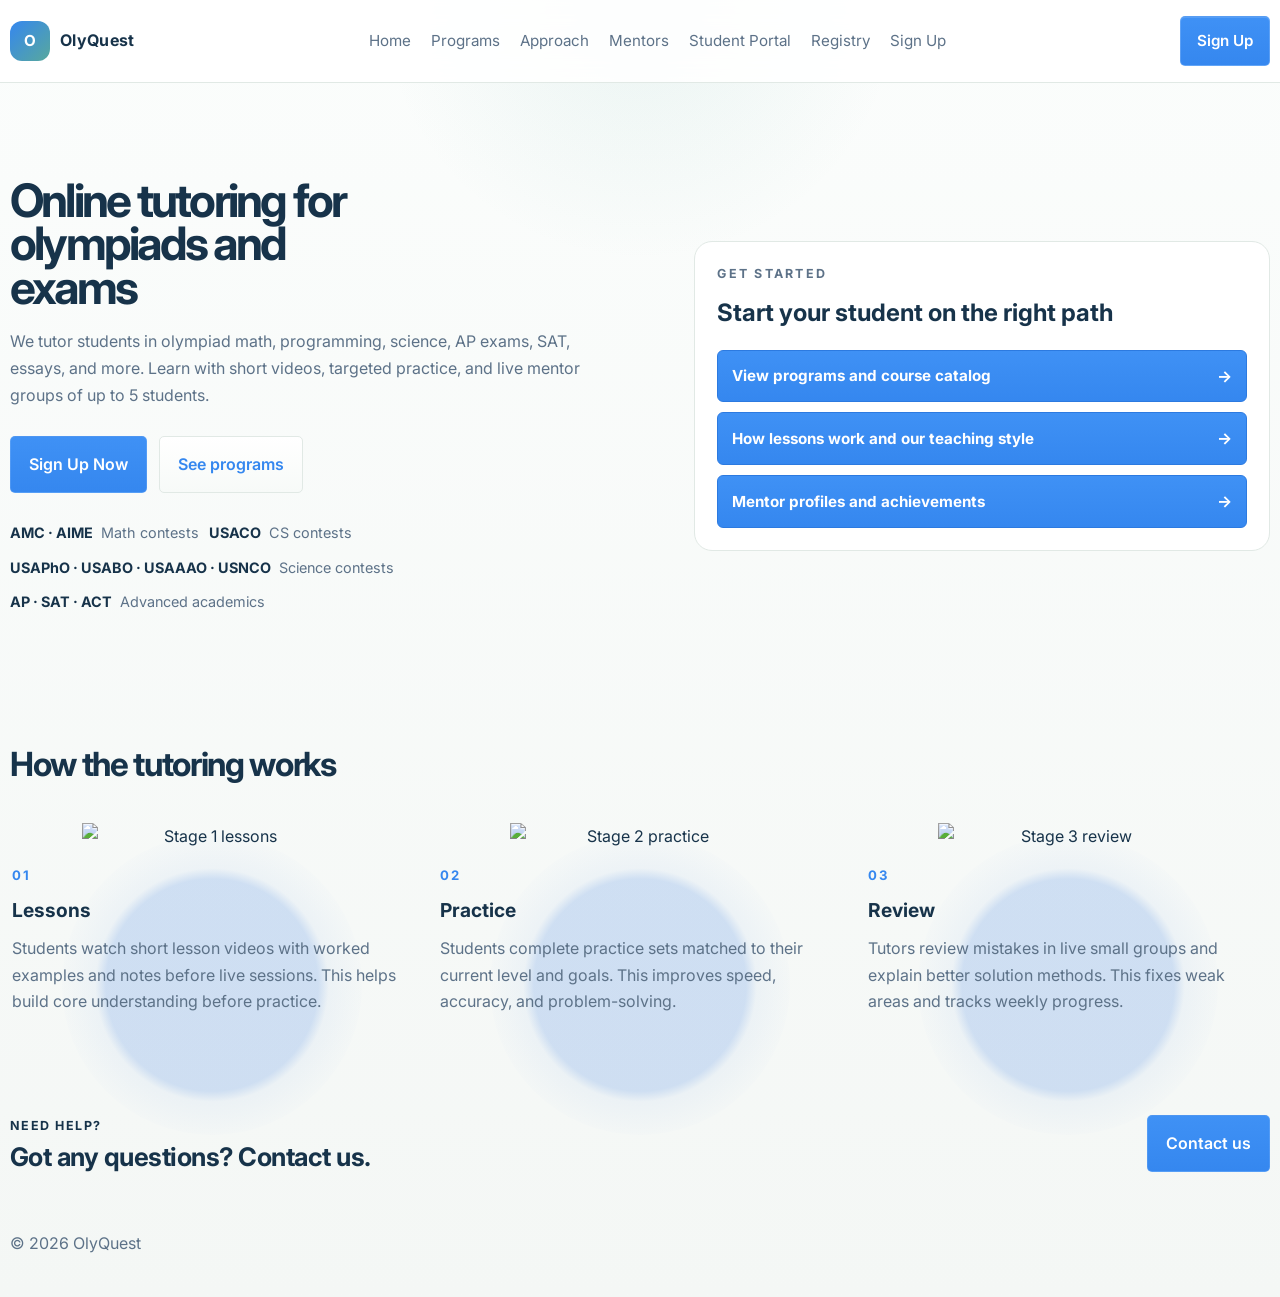
==== index.html @ 373a729e "Use Vercel Blob public URLs for images" ====
<!DOCTYPE html>
<html lang="en">
  <head>
    <meta charset="UTF-8" />
    <meta name="viewport" content="width=device-width, initial-scale=1.0" />
    <title>OlyQuest — Online Olympiad and Exam Tutoring</title>
    <link rel="icon" type="image/png" href="https://zkx2z9y9avq79hhx.public.blob.vercel-storage.com/pictures/stag.png" />
    <link rel="preconnect" href="https://fonts.googleapis.com" />
    <link rel="preconnect" href="https://fonts.gstatic.com" crossorigin />
    <link href="https://fonts.googleapis.com/css2?family=Inter:wght@400;500;600;700;800&display=swap" rel="stylesheet" />
    <link rel="stylesheet" href="styles.css" />
  </head>
  <body>
    <header class="site-header">
      <div class="container nav-wrap">
        <a href="index.html" class="brand">
          <span class="brand-mark">O</span>
          <span>OlyQuest</span>
        </a>
        <nav>
          <a href="index.html">Home</a>
          <a href="programs.html">Programs</a>
          <a href="approach.html">Approach</a>
          <a href="mentors.html">Mentors</a>
          <a href="portal.html">Student Portal</a>
          <a href="registry.html">Registry</a>
          <a href="signup.html">Sign Up</a>
        </nav>
        <a class="nav-button" href="signup.html">Sign Up</a>
      </div>
    </header>

    <main>
      <section class="hero">
        <div class="container hero-shell">
          <div class="hero-content">
            <h1>Online tutoring for olympiads and exams</h1>
            <p class="hero-text">
              We tutor students in olympiad math, programming, science, AP exams, SAT, essays, and more. Learn with short videos, targeted practice, and live mentor groups of up to 5 students.
            </p>
            <div class="hero-actions">
              <a class="button primary" href="signup.html">Sign Up Now</a>
              <a class="button secondary" href="programs.html">See programs</a>
            </div>
            <div class="hero-meta">
              <div><strong>AMC · AIME</strong><span>Math contests</span></div>
              <div><strong>USACO</strong><span>CS contests</span></div>
              <div><strong>USAPhO · USABO · USAAAO · USNCO</strong><span>Science contests</span></div>
              <div><strong>AP · SAT · ACT</strong><span>Advanced academics</span></div>
            </div>
          </div>

          <div class="hero-panel">
            <div class="panel-card panel-card-main panel-card-start">
              <div class="panel-start-head">
                <p class="eyebrow small">Get Started</p>
                <h2>Start your student on the right path</h2>
              </div>
              <div class="panel-start-links">
                <a href="programs.html">
                  <strong>View programs and course catalog</strong>
                </a>
                <a href="approach.html">
                  <strong>How lessons work and our teaching style</strong>
                </a>
                <a href="mentors.html">
                  <strong>Mentor profiles and achievements</strong>
                </a>
              </div>
            </div>
          </div>
        </div>
      </section>

      <section class="model-section">
        <div class="container">
          <div class="section-heading narrow">
            <h2>How the tutoring works</h2>
          </div>
          <div class="model-diagram">
            <figure class="model-node" style="--stage-1-offset: -50px">
              <img src="https://zkx2z9y9avq79hhx.public.blob.vercel-storage.com/pictures/stage_1.png" alt="Stage 1 lessons" />
              <figcaption>
                <span>01</span>
                <h3>Lessons</h3>
                <p>Students watch short lesson videos with worked examples and notes before live sessions. This helps build core understanding before practice.</p>
              </figcaption>
            </figure>
            <figure class="model-node" style="--stage-2-offset: 0px">
              <img src="https://zkx2z9y9avq79hhx.public.blob.vercel-storage.com/pictures/stage_2.png" alt="Stage 2 practice" />
              <figcaption>
                <span>02</span>
                <h3>Practice</h3>
                <p>Students complete practice sets matched to their current level and goals. This improves speed, accuracy, and problem-solving.</p>
              </figcaption>
            </figure>
            <figure class="model-node" style="--stage-3-offset: 50px">
              <img src="https://zkx2z9y9avq79hhx.public.blob.vercel-storage.com/pictures/stage_3.png" alt="Stage 3 review" />
              <figcaption>
                <span>03</span>
                <h3>Review</h3>
                <p>Tutors review mistakes in live small groups and explain better solution methods. This fixes weak areas and tracks weekly progress.</p>
              </figcaption>
            </figure>
          </div>
        </div>
      </section>

      <section class="cta-section" id="contact">
        <div class="container cta-box">
          <div>
            <p class="eyebrow">NEED HELP?</p>
            <h2>Got any questions? Contact us.</h2>
          </div>
          <a class="button secondary" href="mailto:hello@olyquest.org">Contact us</a>
        </div>
      </section>
    </main>

    <footer class="site-footer">
      <div class="container footer-wrap">
        <p>© 2026 OlyQuest</p>
      </div>
    </footer>
  </body>
</html>
---- styles.css ----
:root {
  --bg: #f4f7f5;
  --surface: #ffffff;
  --surface-alt: #f7faf8;
  --surface-accent: #eef7f5;
  --surface-soft: #f5f7ef;
  --text: #17334a;
  --muted: #5d7288;
  --primary: #3587ef;
  --primary-dark: #3587ef;
  --button-blue-start: #3f91f5;
  --button-blue-end: #3587ef;
  --button-blue-hover-start: #3789ee;
  --button-blue-hover-end: #2f7fe6;
  --accent: #58a89d;
  --accent-2: #7ea9c8;
  --border: #e1e9e5;
  --shadow: 0 22px 50px rgba(23, 51, 74, 0.08);
  --radius: 18px;
  --max-width: 1260px;
}

* {
  box-sizing: border-box;
  margin: 0;
  padding: 0;
}

html {
  scroll-behavior: smooth;
}

body {
  font-family: 'Inter', sans-serif;
  color: var(--text);
  background:
    radial-gradient(circle at top, rgba(88, 168, 157, 0.1), transparent 18%),
    linear-gradient(180deg, #fbfdfc 0%, var(--bg) 100%);
  line-height: 1.68;
  -webkit-font-smoothing: antialiased;
  text-rendering: optimizeLegibility;
}

img {
  max-width: 100%;
  display: block;
}

a {
  color: inherit;
  text-decoration: none;
}

button,
a {
  -webkit-tap-highlight-color: transparent;
}

.container {
  width: min(var(--max-width), calc(100% - 16px));
  margin: 0 auto;
}

section {
  position: relative;
}

.site-header {
  position: sticky;
  top: 0;
  z-index: 50;
  background: rgba(255, 255, 255, 0.88);
  backdrop-filter: blur(12px);
  border-bottom: 1px solid var(--border);
}

.nav-wrap {
  display: flex;
  align-items: center;
  justify-content: space-between;
  padding: 16px 0;
  gap: 16px;
}

.brand {
  display: flex;
  align-items: center;
  gap: 10px;
  font-weight: 700;
  letter-spacing: 0.02em;
}

.brand-mark {
  display: inline-grid;
  place-items: center;
  width: 40px;
  height: 40px;
  background: linear-gradient(135deg, var(--primary), var(--accent));
  color: #fff;
  border-radius: 12px;
  font-size: 0.95rem;
}

nav {
  display: flex;
  align-items: center;
  gap: 20px;
}

nav a {
  color: var(--muted);
  font-size: 0.95rem;
}

.nav-button,
.button {
  display: inline-flex;
  align-items: center;
  justify-content: center;
  border-radius: 5px;
  font-weight: 600;
  transition: transform 0.18s ease, box-shadow 0.18s ease, background 0.18s ease;
}

.nav-button {
  background: linear-gradient(180deg, var(--button-blue-start) 0%, var(--button-blue-end) 100%);
  color: #fff;
  padding: 11px 16px;
  font-size: 0.95rem;
  border: 1px solid rgba(255, 255, 255, 0.18);
  box-shadow: inset 0 1px 0 rgba(255, 255, 255, 0.12);
}

.nav-button:hover,
.button:hover {
  transform: translateY(-1px);
}

.hero {
  padding: 96px 0 68px;
}

.hero-shell {
  display: grid;
  grid-template-columns: 1.05fr 0.95fr;
  gap: 48px;
  align-items: center;
}

.hero-content h1 {
  font-size: clamp(2.8rem, 3.6vw, 4.1rem);
  line-height: 0.95;
  letter-spacing: -0.06em;
  margin-bottom: 18px;
  max-width: 13ch;
}

.eyebrow {
  color: var(--primary);
  font-size: 0.78rem;
  font-weight: 700;
  letter-spacing: 0.18em;
  text-transform: uppercase;
  margin-bottom: 12px;
}

.eyebrow.small {
  margin-bottom: 8px;
}

.hero-text {
  color: var(--muted);
  font-size: 1rem;
  max-width: 58ch;
}

.hero-actions {
  display: flex;
  gap: 12px;
  margin: 28px 0;
}

.button {
  padding: 14px 18px;
}

.button.primary {
  background: linear-gradient(180deg, var(--button-blue-start) 0%, var(--button-blue-end) 100%);
  color: #fff;
  border: 1px solid rgba(255, 255, 255, 0.12);
}

.button.secondary {
  background: linear-gradient(180deg, #ffffff, var(--surface-alt));
  color: var(--primary);
  border: 1px solid var(--border);
}

.hero-meta {
  display: flex;
  gap: 10px;
  flex-wrap: wrap;
}

.hero-meta div {
  display: flex;
  align-items: center;
  gap: 8px;
  color: var(--muted);
  font-size: 0.9rem;
}

.hero-meta strong {
  color: var(--text);
  font-weight: 700;
}

.hero-panel {
  display: grid;
  gap: 14px;
}

.panel-card {
  background: var(--surface);
  border: 1px solid var(--border);
  border-radius: var(--radius);
  box-shadow: none;
}

.panel-card-main {
  padding: 22px;
}

.panel-card-start {
  position: relative;
  overflow: hidden;
  background: var(--surface);
}

.panel-start-head,
.panel-start-links {
  position: relative;
  z-index: 1;
}

.panel-start-head h3 {
  font-size: 1.45rem;
  letter-spacing: -0.03em;
  margin-bottom: 8px;
}

.panel-start-head p {
  color: var(--muted);
}

.panel-start-links {
  display: grid;
  gap: 10px;
  margin-top: 16px;
}

.panel-start-links a {
  display: flex;
  justify-content: space-between;
  align-items: center;
  gap: 14px;
  padding: 12px 14px;
  border: 1px solid #2c7ae0;
  border-radius: 6px;
  background: linear-gradient(180deg, var(--button-blue-start) 0%, var(--button-blue-end) 100%);
  transition: transform 0.16s ease, background 0.16s ease;
}

.panel-start-links a span {
  color: #ffffff;
  font-size: 0.82rem;
  font-weight: 700;
  letter-spacing: 0.12em;
  text-transform: uppercase;
}

.panel-start-links a strong {
  color: #ffffff;
  font-size: 0.95rem;
  white-space: nowrap;
}

.panel-start-links a::after {
  content: '→';
  color: #ffffff;
  font-weight: 700;
}

.panel-start-links a:hover {
  transform: translateY(-1px);
  background: linear-gradient(180deg, var(--button-blue-hover-start) 0%, var(--button-blue-hover-end) 100%);
}

.panel-header {
  display: flex;
  justify-content: space-between;
  align-items: center;
  color: var(--muted);
  font-size: 0.92rem;
  margin-bottom: 18px;
}

.panel-header strong {
  color: var(--text);
  font-size: 0.95rem;
}

.panel-metrics {
  display: grid;
  grid-template-columns: 1fr 1fr;
  gap: 12px;
  margin-bottom: 16px;
}

.panel-metrics div {
  background: var(--surface-alt);
  border-radius: 14px;
  padding: 16px;
}

.panel-metrics p {
  color: var(--muted);
  font-size: 0.9rem;
}

.panel-metrics h2 {
  font-size: 2rem;
  letter-spacing: -0.04em;
  margin-top: 4px;
}

.panel-stack {
  display: grid;
  gap: 10px;
}

.panel-stack div {
  display: flex;
  justify-content: space-between;
  gap: 10px;
  background: var(--surface-alt);
  border-radius: 12px;
  padding: 12px 14px;
}

.panel-card-mini {
  padding: 16px 18px;
  background: transparent;
  border-color: transparent;
}

.info-strip {
  padding: 0 0 56px;
}

.info-grid {
  display: grid;
  grid-template-columns: repeat(3, 1fr);
  gap: 18px;
}

.info-card {
  background: var(--surface);
  border: 1px solid var(--border);
  border-radius: var(--radius);
  padding: 22px;
  box-shadow: none;
}

.info-card h3 {
  font-size: 1.2rem;
  margin-bottom: 8px;
}

.info-card p {
  color: var(--muted);
}

.model-diagram {
  display: grid;
  grid-template-columns: repeat(3, minmax(0, 1fr));
  gap: 24px;
  align-items: start;
  justify-content: center;
}

.model-node {
  background: transparent;
  border: none;
  border-radius: 0;
  padding: 0;
  box-shadow: none;
  text-align: center;
  width: 100%;
  max-width: 420px;
  display: flex;
  flex-direction: column;
  align-items: center;
  position: relative;
  isolation: isolate;
}

.model-node::before {
  content: '';
  position: absolute;
  top: 12px;
  left: 50%;
  width: 300px;
  height: 300px;
  border-radius: 50%;
  transform: translateX(-50%);
  background: radial-gradient(circle, rgba(0, 88, 219, 0.16) 50%, rgba(0, 88, 219, 0.04) 55%, rgba(0, 88, 219, 0) 75%);
  z-index: 0;
  pointer-events: none;
}

.model-node img {
  width: min(100%, 260px);
  max-width: 260px;
  height: auto;
  display: block;
  margin: 0 auto 12px;
  position: relative;
  z-index: 1;
}

.model-diagram .model-node:first-of-type,
.model-diagram .model-node:last-of-type {
  transform: none;
}

.model-node span {
  color: var(--primary);
  font-size: 0.82rem;
  font-weight: 700;
  letter-spacing: 0.18em;
  text-transform: uppercase;
  display: inline-block;
  margin-bottom: 8px;
}

.model-node h3 {
  font-size: 1.2rem;
  margin: 0 0 8px;
}

.model-node p {
  color: var(--muted);
  margin: 0;
}

.model-node figcaption {
  width: min(100%, 400px);
  margin: 0 auto;
  text-align: left;
  position: relative;
  z-index: 1;
}

.model-arrow {
  display: flex;
  align-items: center;
  justify-content: center;
  color: var(--primary-dark);
  font-size: 2.4rem;
  font-weight: 800;
  width: 36px;
  height: 36px;
  /* default offset to align arrows with caption centers; can be overridden per-arrow */
  transform: translateY(var(--arrow-offset, 36px));
  transition: transform 120ms ease, color 120ms ease;
}

.value-grid {
  display: grid;
  grid-template-columns: repeat(3, 1fr);
  gap: 18px;
}

.value-grid-simple {
  gap: 12px;
}

.value-grid-simple div {
  padding: 12px 0;
}

.value-grid-simple h3 {
  font-size: 1rem;
  margin-top: 4px;
}

.value-card {
  background: transparent;
  border: 0;
  border-radius: 0;
  padding: 0;
  box-shadow: none;
}

.model-section,
.value-section,
.page-section {
  padding: 64px 0;
}

.page-section.alt,
.value-section {
  background: var(--surface-alt);
}

.section-heading {
  margin-bottom: 22px;
}

.section-heading.narrow {
  max-width: 1000px;
  margin-bottom: 40px;
}

.section-heading h2,
.cta-box h2 {
  font-size: clamp(1.9rem, 2.6vw, 3rem);
  letter-spacing: -0.04em;
  line-height: 1.1;
}

.page-text {
  color: var(--muted);
  font-size: 1rem;
  max-width: 56ch;
  margin-bottom: 22px;
}

.program-grid,
.pillars-grid,
.team-grid {
  display: grid;
  grid-template-columns: repeat(3, 1fr);
  gap: 22px;
}

.program-grid-wider {
  grid-template-columns: repeat(3, minmax(0, 1fr));
  width: calc(100% + 48px);
  max-width: none;
  gap: 24px;
  margin: 0 -24px;
}

.program-grid-wider .program-card {
  padding: 18px;
}

.program-grid-wider .program-card h3 {
  font-size: 1rem;
}

.program-grid-wider .program-card li {
  font-size: 0.94rem;
  line-height: 1.52;
}

.program-card,
.pillar-card,
.team-card,
.process-card,
.mentor-card {
  background: var(--surface);
  border: 1px solid var(--border);
  border-radius: var(--radius);
  padding: 22px;
  box-shadow: none;
}

.pillars-grid h3,
.program-card h3,
.team-card h3,
.process-card h4,
.mentor-card h3 {
  font-size: 1.06rem;
  margin-bottom: 8px;
}

.program-card p,
.pillar-card p,
.team-card p,
.process-card p,
.mentor-card p,
.page-intro p,
.page-text,
.cta-box p,
.footer-wrap p,
.process-list li,
.program-card li,
.summary-list li {
  color: var(--muted);
}

.program-card ul,
.summary-list {
  list-style: none;
  display: grid;
  gap: 8px;
  margin-top: 14px;
}

.program-card li::before,
.summary-list li::before {
  content: '•';
  color: var(--primary);
  margin-right: 8px;
}

.catalog-grid {
  display: grid;
  grid-template-columns: repeat(3, minmax(0, 1fr));
  gap: 18px;
}

.catalog-group + .catalog-group {
  margin-top: 30px;
}

.catalog-group-title {
  color: var(--primary);
  font-size: 1.08rem;
  margin-bottom: 12px;
  letter-spacing: 0.01em;
}

.catalog-item {
  background: var(--surface);
  border: 1px solid var(--border);
  border-radius: 14px;
  padding: 14px;
  min-height: 230px;
  display: flex;
  flex-direction: column;
  align-items: center;
  justify-content: flex-start;
  text-align: center;
  gap: 12px;
  overflow: hidden;
  transition: transform 0.16s ease, box-shadow 0.16s ease, border-color 0.16s ease;
}

.catalog-item img {
  width: auto;
  height: 110px;
  max-width: 100%;
  object-fit: contain;
  border-radius: 10px;
  display: block;
}

.catalog-item p {
  margin-top: auto;
  padding-top: 0;
  width: 100%;
  font-size: 0.92rem;
  color: var(--muted);
  font-weight: 600;
  line-height: 1.35;
}

.catalog-item:hover {
  transform: translateY(-2px);
  border-color: rgba(53, 135, 239, 0.42);
  box-shadow: 0 10px 26px rgba(23, 51, 74, 0.08);
}

.catalog-note {
  margin-top: 16px;
  font-size: 0.92rem;
  color: var(--muted);
}

.catalog-note a {
  color: var(--primary);
  font-weight: 600;
}

.process-grid {
  display: grid;
  grid-template-columns: 0.95fr 1.05fr;
  gap: 32px;
  align-items: center;
}

.approach-layout {
  display: grid;
  grid-template-columns: minmax(0, 0.96fr) minmax(0, 1.04fr);
  gap: 24px;
  align-items: stretch;
}

.approach-copy {
  display: grid;
  align-content: start;
}

.approach-points {
  display: grid;
  gap: 14px;
}

.approach-card {
  background: var(--surface);
  border: 1px solid var(--border);
  border-radius: var(--radius);
  padding: 18px 20px;
  box-shadow: none;
  display: grid;
  gap: 6px;
}

.approach-card span {
  color: var(--primary);
  font-size: 0.8rem;
  font-weight: 700;
  letter-spacing: 0.14em;
  text-transform: uppercase;
}

.approach-card h3 {
  font-size: 1.06rem;
  margin: 0;
}

.approach-card p {
  color: var(--muted);
}

.process-list {
  display: grid;
  gap: 14px;
}

.process-card {
  display: grid;
  gap: 6px;
}

.process-card span {
  color: var(--primary);
  font-weight: 700;
}

.diagram-placeholder {
  display: grid;
  place-items: center;
  min-height: 420px;
  padding: 30px;
  border-radius: 28px;
  border: 1px dashed rgba(53, 135, 239, 0.28);
  background:
    radial-gradient(circle at top, rgba(88, 168, 157, 0.12), transparent 34%),
    linear-gradient(180deg, #ffffff 0%, var(--surface-alt) 100%);
  box-shadow: var(--shadow);
}

.diagram-placeholder div {
  text-align: center;
  max-width: 28ch;
}

.diagram-placeholder strong {
  display: block;
  font-size: 1.3rem;
  letter-spacing: -0.03em;
  line-height: 1.15;
  margin-bottom: 8px;
}

.diagram-placeholder span {
  color: var(--muted);
}

.approach-diagram {
  display: flex;
  align-items: center;
}

.approach-diagram img {
  width: 100%;
  height: auto;
  display: block;
}

.approach-pillars-grid {
  grid-template-columns: repeat(4, 1fr);
}

@media (max-width: 1200px) {
  .approach-pillars-grid {
    grid-template-columns: repeat(2, minmax(0, 1fr));
  }
}

.page-intro {
  display: grid;
  gap: 10px;
  margin-bottom: 28px;
}

.page-intro h1 {
  font-size: clamp(2.4rem, 3.6vw, 4rem);
  letter-spacing: -0.04em;
  line-height: 1;
}

.signup-layout {
  display: grid;
  gap: 24px;
}

.signup-placeholder-link {
  font-size: 0.95rem;
}

.signup-placeholder-link a {
  color: var(--primary);
  font-weight: 600;
  word-break: break-all;
}

.signup-embed-card {
  background: var(--surface);
  border: 1px solid var(--border);
  border-radius: var(--radius);
  box-shadow: none;
  padding: 10px;
}

.signup-embed-card iframe {
  width: 100%;
  min-height: 900px;
  border: 0;
  border-radius: calc(var(--radius) - 6px);
  background: var(--surface-alt);
}

.portal-page {
  min-height: calc(100vh - 140px);
}

.portal-login-screen {
  min-height: calc(100vh - 140px);
  display: grid;
  place-items: center;
  background:
    radial-gradient(circle at top, rgba(88, 168, 157, 0.1), transparent 18%),
    linear-gradient(180deg, #f7fbfa 0%, var(--bg) 100%);
}

.portal-login-panel {
  width: min(520px, calc(100% - 48px));
  background: var(--surface);
  border: 1px solid var(--border);
  border-radius: 24px;
  box-shadow: none;
  padding: 40px;
}

.portal-login-panel h1 {
  font-size: clamp(2rem, 3vw, 3rem);
  letter-spacing: -0.04em;
  line-height: 1;
  margin-bottom: 10px;
}

.portal-form {
  display: grid;
  gap: 14px;
  margin-top: 18px;
}

.portal-form label {
  display: grid;
  gap: 6px;
}

.portal-form span {
  color: var(--muted);
  font-size: 0.9rem;
  font-weight: 600;
}

.portal-form input {
  width: 100%;
  padding: 12px 14px;
  border-radius: 10px;
  border: 1px solid var(--border);
  background: var(--surface-alt);
  color: var(--text);
}

.portal-login-hint {
  margin-top: 12px;
  color: var(--muted);
  font-size: 0.92rem;
}

.portal-login-hint a {
  color: var(--primary);
  font-weight: 600;
}

.portal-login-error {
  margin-top: 8px;
  color: #b42318;
  font-size: 0.9rem;
  font-weight: 600;
}

.portal-dashboard-shell {
  padding: 48px 0;
}

.portal-dashboard-layout {
  display: grid;
  grid-template-columns: 280px 1fr;
  gap: 24px;
  align-items: start;
}

.portal-sidebar {
  background: var(--surface);
  border: 1px solid var(--border);
  border-radius: var(--radius);
  box-shadow: none;
  padding: 22px;
  display: grid;
  gap: 18px;
}

.sidebar-block {
  background: var(--surface-alt);
  border-radius: 12px;
  padding: 14px;
}

.sidebar-block p {
  color: var(--muted);
  font-size: 0.9rem;
}

.sidebar-block strong {
  display: block;
  margin-top: 4px;
  color: var(--text);
}

.portal-dashboard {
  display: grid;
  gap: 18px;
}

.dashboard-top {
  display: flex;
  align-items: center;
  justify-content: space-between;
  gap: 12px;
}

.dashboard-grid {
  display: grid;
  grid-template-columns: 1.1fr 0.9fr;
  gap: 18px;
}

.portal-panel {
  background: var(--surface);
  border: 1px solid var(--border);
  border-radius: var(--radius);
  box-shadow: none;
  padding: 22px;
}

.portal-panel h3 {
  margin-bottom: 10px;
}

.portal-list {
  list-style: none;
  display: grid;
  gap: 10px;
}

.portal-list li {
  display: flex;
  justify-content: space-between;
  gap: 12px;
  align-items: center;
  background: var(--surface-alt);
  border-radius: 12px;
  padding: 12px 14px;
}

.portal-list a {
  color: var(--primary);
  font-weight: 600;
}

.mentor-grid {
  display: grid;
  grid-template-columns: repeat(3, 1fr);
  gap: 22px;
}

.mentor-card {
  display: grid;
  grid-template-rows: auto auto auto 1fr;
  align-content: start;
  row-gap: 8px;
  overflow: hidden;
}

.mentor-photo {
  width: 100%;
  aspect-ratio: 1 / 1;
  height: auto;
  background: linear-gradient(135deg, #eff5ff, #fef3e7);
  display: grid;
  place-items: center;
  margin-bottom: 0;
  border-radius: 14px;
  overflow: hidden;
  font-size: 2rem;
  font-weight: 800;
  color: var(--primary);
}

.mentor-photo img {
  width: 100%;
  height: 100%;
  object-fit: cover;
  border-radius: 14px;
}

.mentor-role {
  color: var(--accent);
  font-size: 0.9rem;
  font-weight: 600;
  margin: 0;
}

.mentor-card h3,
.mentor-card p {
  margin: 0;
}

.cta-section {
  padding: 36px 0;
  background: transparent;
}

.cta-box {
  display: flex;
  justify-content: space-between;
  align-items: center;
  gap: 24px;
  background: transparent;
  border: none;
  border-radius: 0;
  padding: 0;
}

.cta-box .eyebrow {
  color: var(--text);
  letter-spacing: 0.12em;
  margin-bottom: 6px;
}

.cta-box h2 {
  font-size: clamp(1.2rem, 2vw, 1.6rem);
  color: var(--text);
  letter-spacing: -0.02em;
}

.cta-box .button.secondary {
  background: linear-gradient(180deg, var(--button-blue-start) 0%, var(--button-blue-end) 100%);
  color: #fff;
  border: 1px solid rgba(255, 255, 255, 0.12);
}

.registry-layout {
  display: grid;
  gap: 18px;
}

.registry-card {
  background: var(--surface);
  border: 1px solid var(--border);
  border-radius: var(--radius);
  padding: 22px;
}

.registry-card h2 {
  font-size: 1.2rem;
  margin-bottom: 14px;
}

.registry-form {
  display: grid;
  grid-template-columns: repeat(2, minmax(0, 1fr));
  gap: 14px;
}

.registry-form label {
  display: grid;
  gap: 6px;
}

.registry-notes-field,
.registry-form-actions {
  grid-column: 1 / -1;
}

.registry-form span {
  color: var(--muted);
  font-size: 0.9rem;
  font-weight: 600;
}

.registry-form input,
.registry-form select,
.registry-form textarea,
.registry-toolbar input {
  width: 100%;
  padding: 12px 14px;
  border-radius: 10px;
  border: 1px solid var(--border);
  background: var(--surface-alt);
  color: var(--text);
  font-family: inherit;
}

.registry-form textarea {
  resize: vertical;
}

.registry-form-actions {
  display: flex;
  gap: 10px;
  align-items: center;
}

.registry-message {
  margin-top: 12px;
  font-size: 0.92rem;
  font-weight: 600;
}

.registry-message.success {
  color: #127a42;
}

.registry-message.error {
  color: #b42318;
}

.registry-message.info {
  color: var(--muted);
}

.registry-toolbar {
  display: flex;
  gap: 12px;
  justify-content: space-between;
  align-items: center;
  flex-wrap: wrap;
  margin-bottom: 14px;
}

.registry-toolbar-actions {
  display: flex;
  gap: 10px;
  align-items: center;
  flex-wrap: wrap;
}

.registry-import-label {
  cursor: pointer;
}

#importInput {
  position: absolute;
  width: 1px;
  height: 1px;
  opacity: 0;
  pointer-events: none;
}

.registry-table-wrap {
  overflow-x: auto;
}

.registry-table {
  width: 100%;
  border-collapse: collapse;
  min-width: 780px;
}

.registry-table th,
.registry-table td {
  text-align: left;
  padding: 10px 12px;
  border-bottom: 1px solid var(--border);
  vertical-align: top;
}

.registry-table th {
  color: var(--muted);
  font-size: 0.85rem;
  letter-spacing: 0.06em;
  text-transform: uppercase;
}

.registry-actions {
  display: flex;
  gap: 8px;
}

.registry-row-btn {
  border: 1px solid var(--border);
  border-radius: 8px;
  background: var(--surface-alt);
  color: var(--text);
  font-size: 0.84rem;
  font-weight: 600;
  padding: 6px 10px;
  cursor: pointer;
}

.registry-row-btn.danger {
  color: #b42318;
}

.registry-empty {
  color: var(--muted);
  text-align: center;
}

.registry-footnote {
  margin-top: 10px;
  color: var(--muted);
  font-size: 0.9rem;
}

.site-footer {
  padding: 22px 0 40px;
}

.footer-wrap {
  display: flex;
  justify-content: space-between;
  gap: 12px;
  flex-wrap: wrap;
}

@media (max-width: 920px) {
  .hero-shell,
  .process-grid,
  .approach-layout,
  .program-grid,
  .team-grid,
  .mentor-grid,
  .info-grid {
    grid-template-columns: 1fr;
  }

  .pillars-grid,
  .approach-pillars-grid {
    grid-template-columns: 1fr;
  }

  .hero {
    padding-top: 72px;
  }

  .nav-wrap {
    flex-wrap: wrap;
  }

  nav {
    width: 100%;
    justify-content: center;
  }

  .cta-box {
    flex-direction: column;
    align-items: flex-start;
  }

  .diagram-placeholder {
    min-height: 340px;
  }

  .catalog-grid {
    grid-template-columns: repeat(2, minmax(0, 1fr));
  }
}

@media (max-width: 640px) {
  .container {
    width: min(var(--max-width), calc(100% - 32px));
  }

  .hero-actions {
    flex-direction: column;
  }

  .button,
  .nav-button {
    width: 100%;
  }

  nav {
    gap: 14px;
    flex-wrap: wrap;
  }

  .catalog-grid {
    grid-template-columns: 1fr;
  }

  .diagram-placeholder {
    min-height: 300px;
    padding: 24px;
  }

  .signup-embed-card iframe {
    min-height: 760px;
  }

  .registry-form {
    grid-template-columns: 1fr;
  }

  .registry-form-actions {
    flex-direction: column;
    align-items: stretch;
  }
}
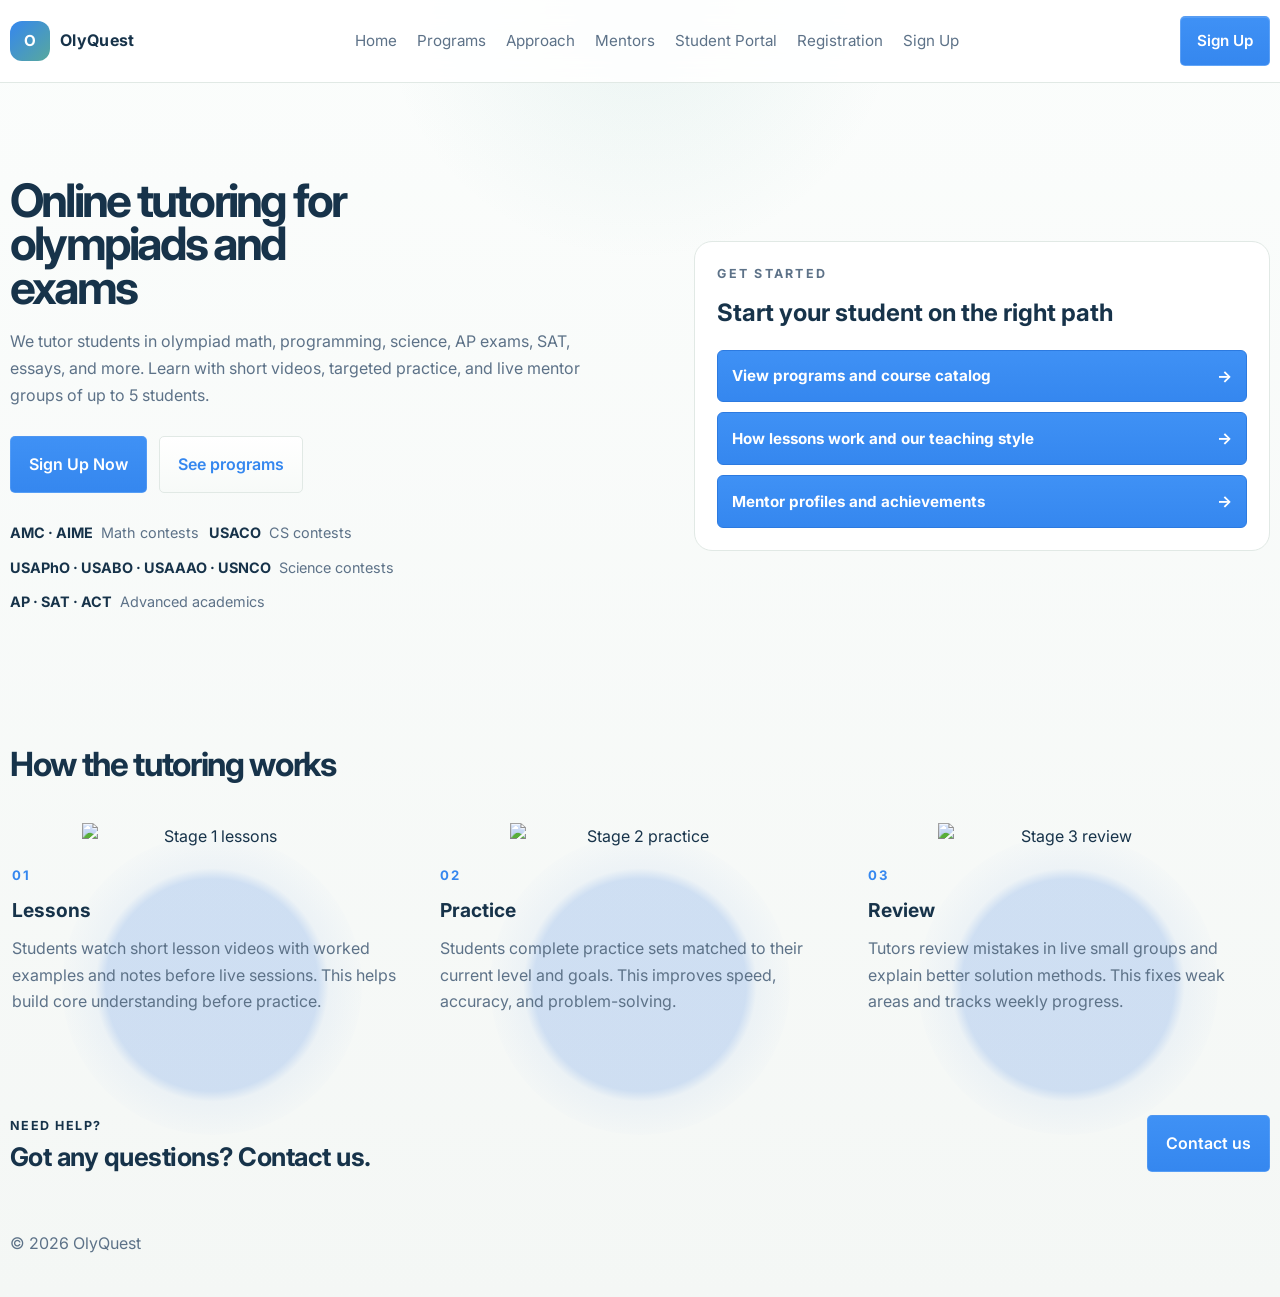
==== commit 750ea913: "ok" ====
--- a/index.html
+++ b/index.html
@@ -23,7 +23,7 @@
           <a href="approach.html">Approach</a>
           <a href="mentors.html">Mentors</a>
           <a href="portal.html">Student Portal</a>
-          <a href="registry.html">Registry</a>
+          <a href="registry.html">Registration</a>
           <a href="signup.html">Sign Up</a>
         </nav>
         <a class="nav-button" href="signup.html">Sign Up</a>
--- a/styles.css
+++ b/styles.css
@@ -919,6 +919,16 @@
   font-weight: 600;
 }
 
+.portal-google-login {
+  margin-top: 14px;
+}
+
+.portal-google-login p {
+  color: var(--muted);
+  font-size: 0.9rem;
+  margin-bottom: 8px;
+}
+
 .portal-dashboard-shell {
   padding: 48px 0;
 }
@@ -1142,6 +1152,12 @@
   font-family: inherit;
 }
 
+#publicGoogleEmailDisplay {
+  color: var(--text);
+  font-weight: 600;
+  cursor: not-allowed;
+}
+
 .registry-form textarea {
   resize: vertical;
 }
@@ -1150,6 +1166,17 @@
   display: flex;
   gap: 10px;
   align-items: center;
+}
+
+.registry-google-area {
+  grid-column: 1 / -1;
+  display: grid;
+  gap: 8px;
+}
+
+.registry-google-area p {
+  color: var(--muted);
+  font-size: 0.9rem;
 }
 
 .registry-message {
@@ -1177,6 +1204,28 @@
   align-items: center;
   flex-wrap: wrap;
   margin-bottom: 14px;
+}
+
+.registry-admin-auth {
+  display: flex;
+  gap: 10px;
+  flex-wrap: wrap;
+  align-items: center;
+  margin-top: 10px;
+}
+
+.registry-admin-auth input {
+  flex: 1 1 260px;
+  min-width: 220px;
+  padding: 12px 14px;
+  border-radius: 10px;
+  border: 1px solid var(--border);
+  background: var(--surface-alt);
+  color: var(--text);
+}
+
+.registry-admin-panel {
+  margin-top: 4px;
 }
 
 .registry-toolbar-actions {
@@ -1348,4 +1397,9 @@
     flex-direction: column;
     align-items: stretch;
   }
-}
+
+  .registry-admin-auth {
+    flex-direction: column;
+    align-items: stretch;
+  }
+}
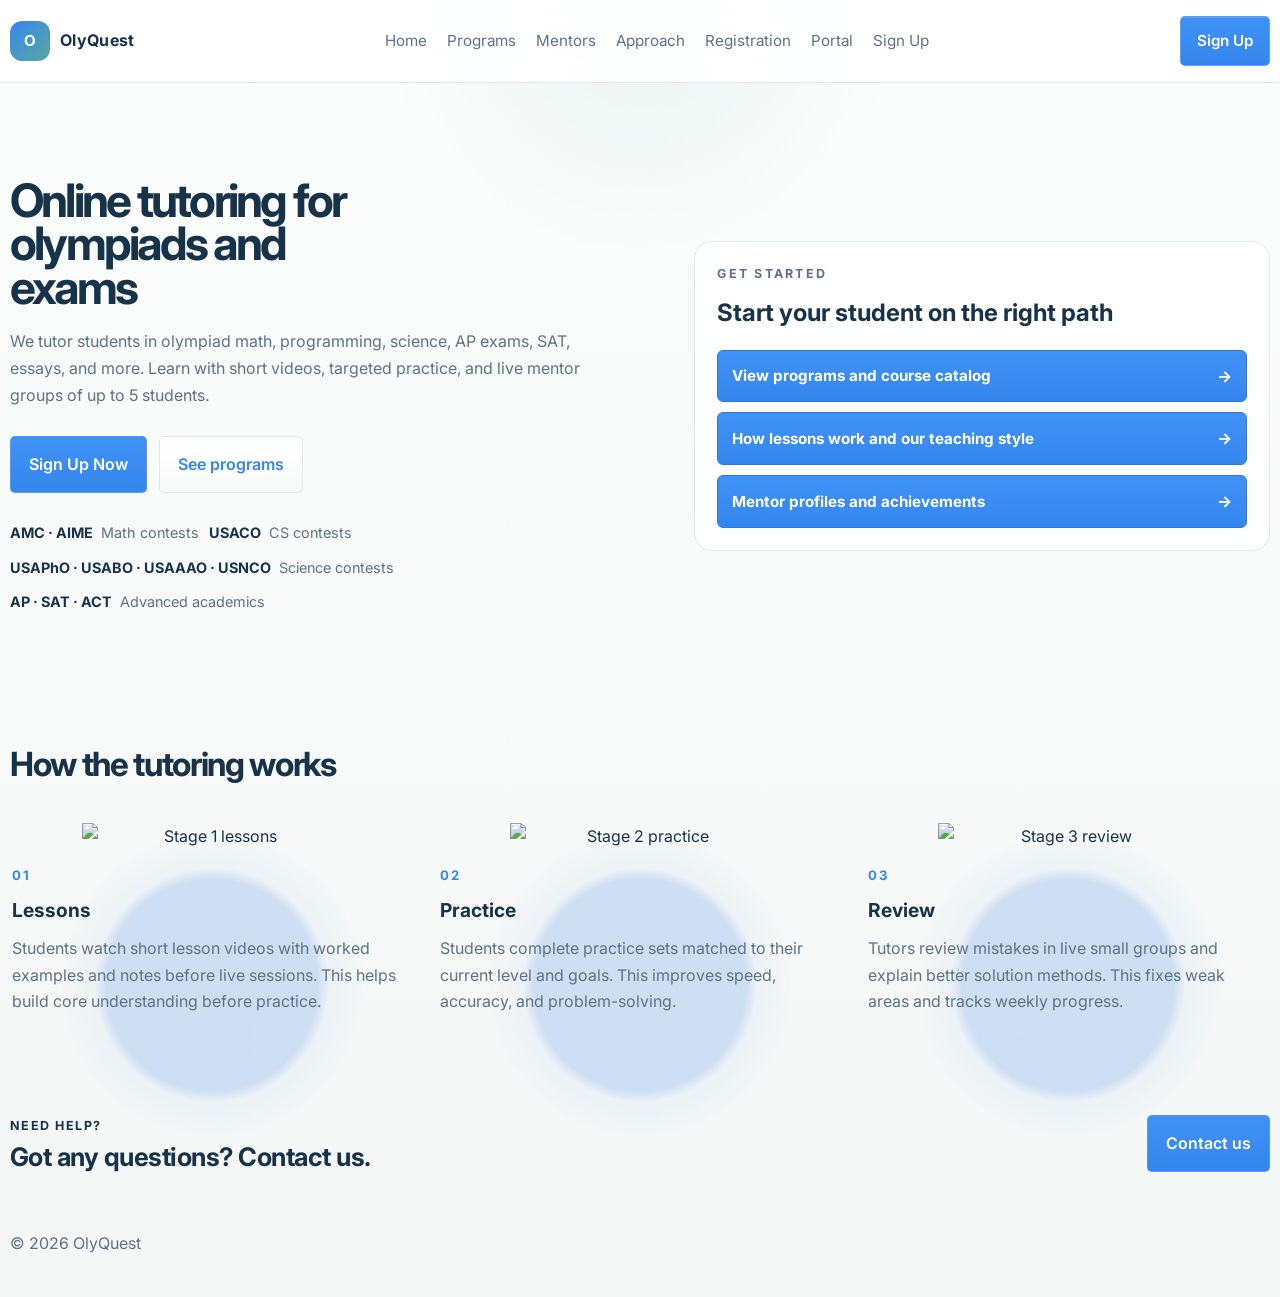
==== commit d0e82288: "ok" ====
--- a/index.html
+++ b/index.html
@@ -20,10 +20,10 @@
         <nav>
           <a href="index.html">Home</a>
           <a href="programs.html">Programs</a>
+          <a href="mentors.html">Mentors</a>
           <a href="approach.html">Approach</a>
-          <a href="mentors.html">Mentors</a>
-          <a href="portal.html">Student Portal</a>
           <a href="registry.html">Registration</a>
+          <a href="portal.html">Portal</a>
           <a href="signup.html">Sign Up</a>
         </nav>
         <a class="nav-button" href="signup.html">Sign Up</a>
--- a/styles.css
+++ b/styles.css
@@ -1018,6 +1018,11 @@
   font-weight: 600;
 }
 
+.portal-empty {
+  color: var(--muted);
+  font-size: 0.95rem;
+}
+
 .mentor-grid {
   display: grid;
   grid-template-columns: repeat(3, 1fr);
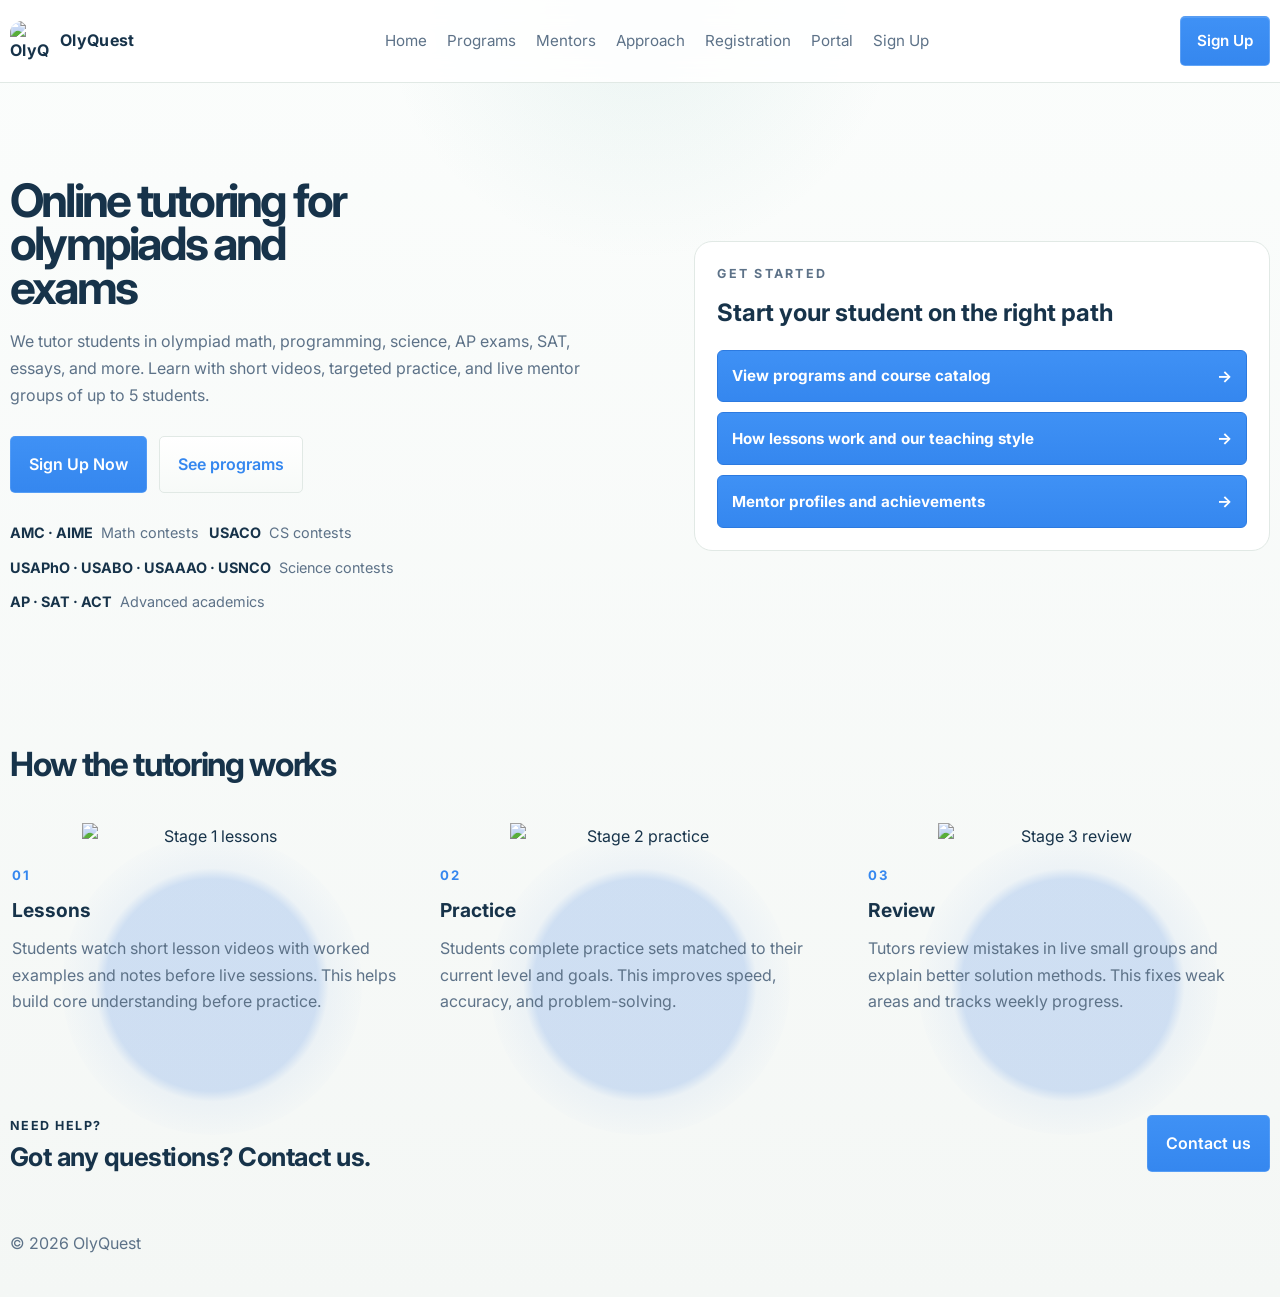
==== commit ca4c2437: "logo" ====
--- a/index.html
+++ b/index.html
@@ -14,7 +14,7 @@
     <header class="site-header">
       <div class="container nav-wrap">
         <a href="index.html" class="brand">
-          <span class="brand-mark">O</span>
+          <img src="pictures/logo.png" alt="OlyQuest logo" class="brand-logo" />
           <span>OlyQuest</span>
         </a>
         <nav>
--- a/styles.css
+++ b/styles.css
@@ -101,6 +101,13 @@
   font-size: 0.95rem;
 }
 
+.brand-logo {
+  width: 40px;
+  height: 40px;
+  border-radius: 12px;
+  object-fit: cover;
+}
+
 nav {
   display: flex;
   align-items: center;
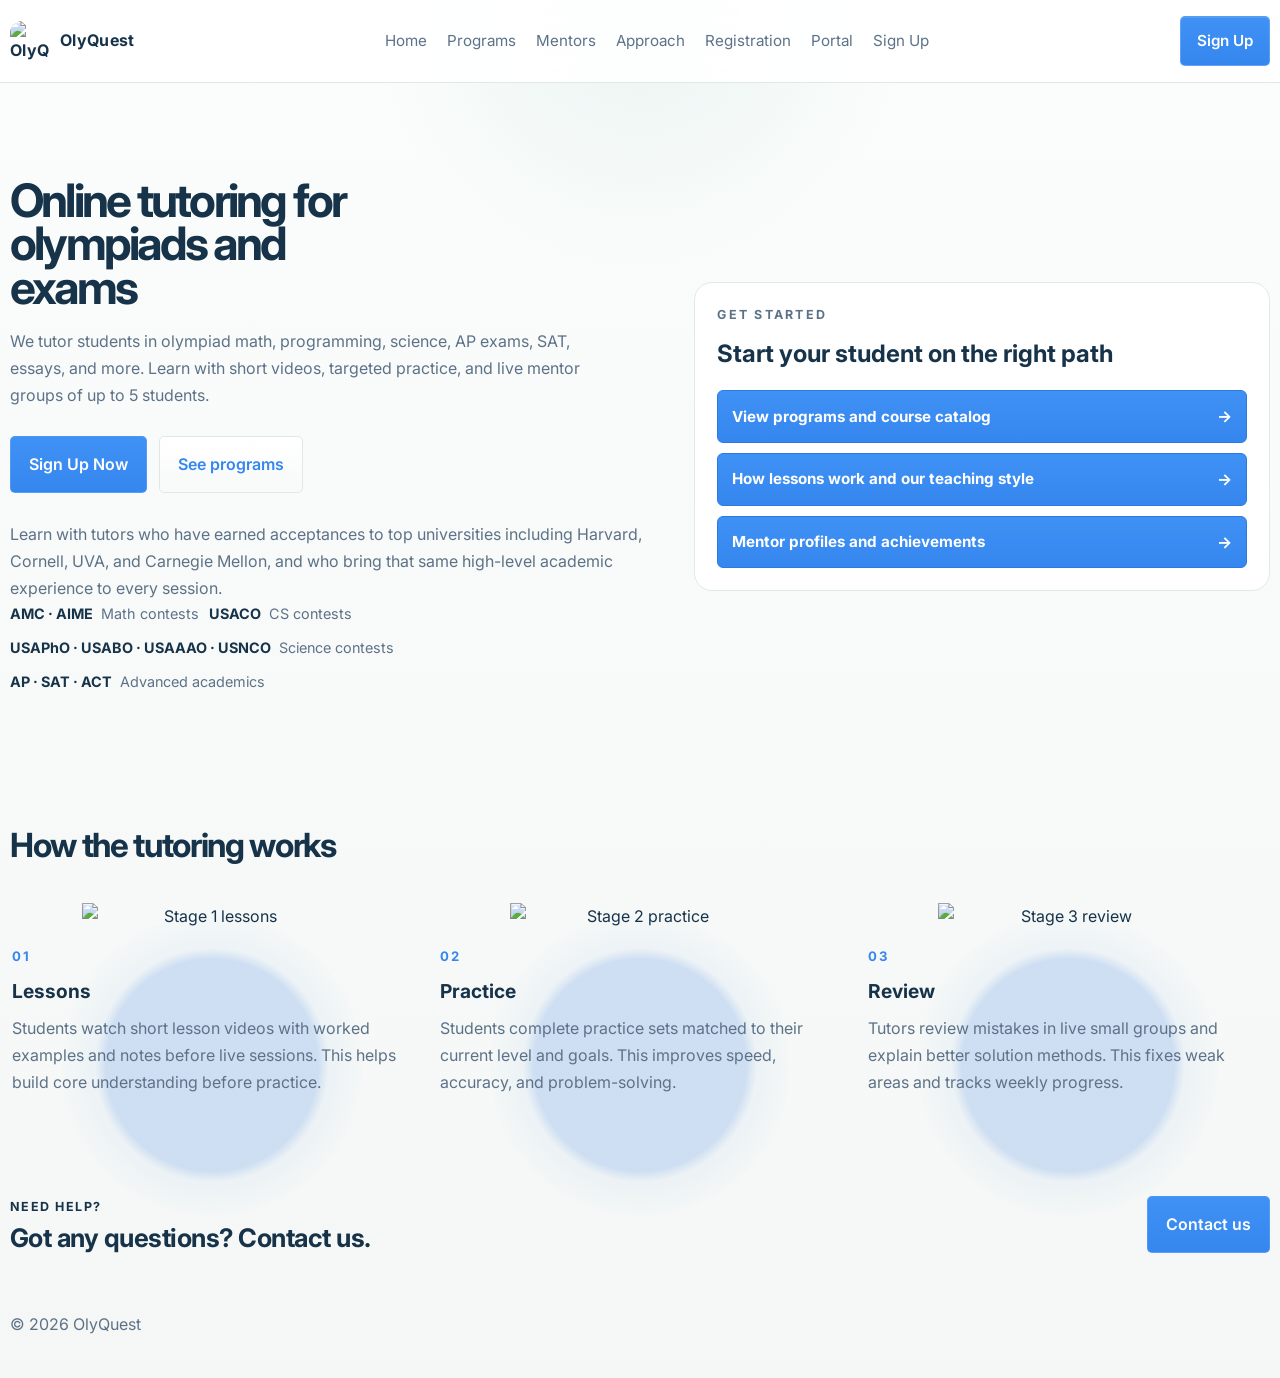
==== commit 6081f7e6: "ok" ====
--- a/index.html
+++ b/index.html
@@ -14,7 +14,7 @@
     <header class="site-header">
       <div class="container nav-wrap">
         <a href="index.html" class="brand">
-          <img src="pictures/logo.png" alt="OlyQuest logo" class="brand-logo" />
+          <img src="https://zkx2z9y9avq79hhx.public.blob.vercel-storage.com/pictures/logo.png" alt="OlyQuest logo" class="brand-logo" />
           <span>OlyQuest</span>
         </a>
         <nav>
@@ -42,6 +42,9 @@
               <a class="button primary" href="signup.html">Sign Up Now</a>
               <a class="button secondary" href="programs.html">See programs</a>
             </div>
+            <p class="hero-text" style="margin-top: 1rem; max-width: 52rem;">
+              Learn with tutors who have earned acceptances to top universities including Harvard, Cornell, UVA, and Carnegie Mellon, and who bring that same high-level academic experience to every session.
+            </p>
             <div class="hero-meta">
               <div><strong>AMC · AIME</strong><span>Math contests</span></div>
               <div><strong>USACO</strong><span>CS contests</span></div>
